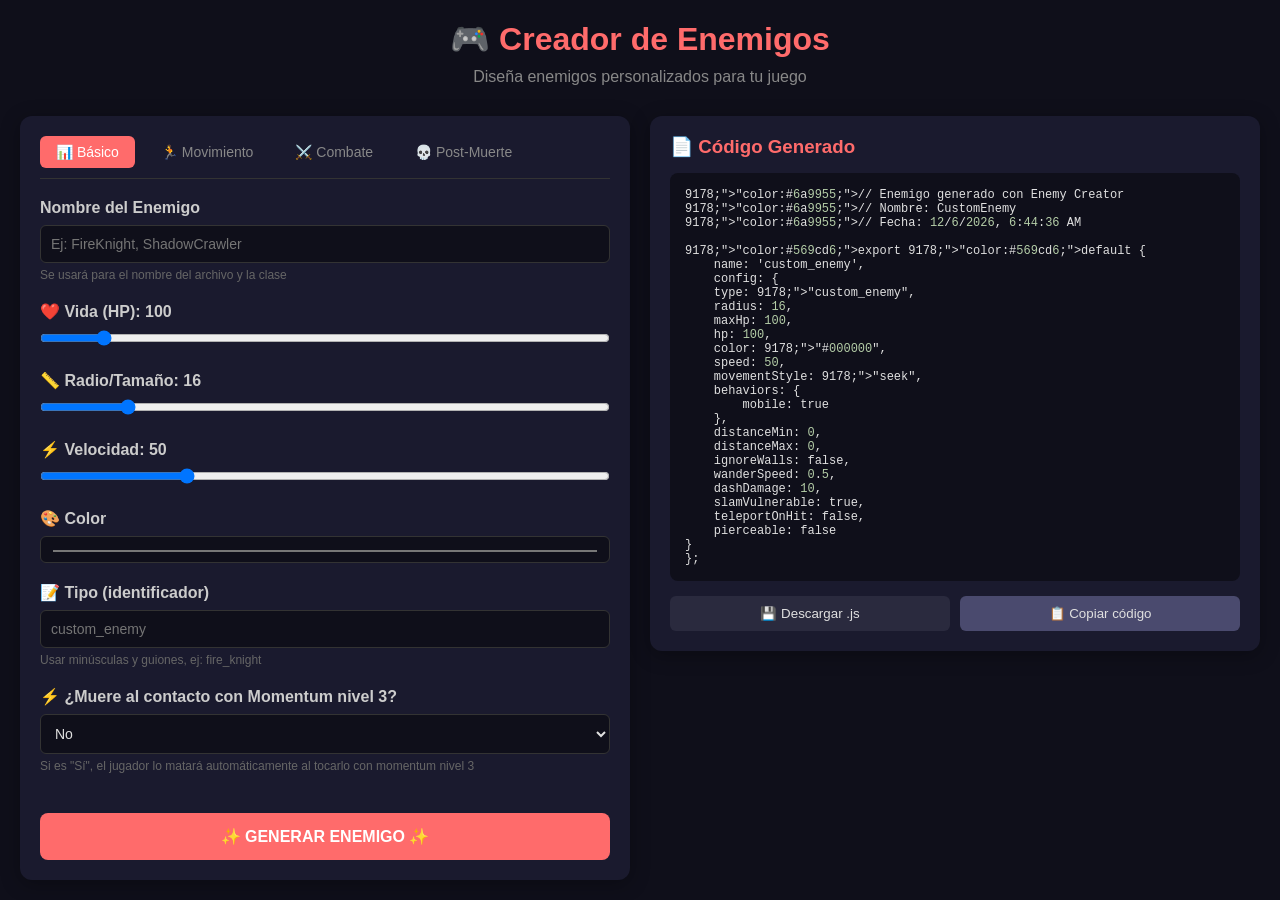
==== js/enemy-creator/index.html @ c39d3c14 "bugs menores hoy" ====
<!DOCTYPE html>
<html lang="es">
<head>
    <meta charset="UTF-8">
    <meta name="viewport" content="width=device-width, initial-scale=1.0">
    <title>Creador de Enemigos - Tu Juego</title>
    <link rel="stylesheet" href="style.css">
</head>
<body>
    <div class="container">
        <header>
            <h1>🎮 Creador de Enemigos</h1>
            <p>Diseña enemigos personalizados para tu juego</p>
        </header>

        <div class="editor-layout">
            <!-- Panel izquierdo: Configuración -->
            <div class="config-panel">
                <div class="tabs">
                    <button class="tab active" data-tab="basic">📊 Básico</button>
                    <button class="tab" data-tab="movement">🏃 Movimiento</button>
                    <button class="tab" data-tab="combat">⚔️ Combate</button>
                    <button class="tab" data-tab="death">💀 Post-Muerte</button>
                </div>

                <!-- Pestaña Básico -->
                <div id="tab-basic" class="tab-pane active">
                    <div class="field">
                        <label>Nombre del Enemigo</label>
                        <input type="text" id="enemyName" placeholder="Ej: FireKnight, ShadowCrawler">
                        <small>Se usará para el nombre del archivo y la clase</small>
                    </div>

                    <div class="field">
                        <label>❤️ Vida (HP): <span id="hpVal">100</span></label>
                        <input type="range" id="hp" min="1" max="1000" value="100">
                    </div>

                    <div class="field">
                        <label>📏 Radio/Tamaño: <span id="radiusVal">16</span></label>
                        <input type="range" id="radius" min="8" max="64" value="16">
                    </div>

                    <div class="field">
                        <label>⚡ Velocidad: <span id="speedVal">50</span></label>
                        <input type="range" id="speed" min="0" max="200" value="50">
                    </div>

                    <div class="field">
                        <label>🎨 Color</label>
                        <input type="color" id="color" value="0xff6666">
                    </div>

                    <div class="field">
                        <label>📝 Tipo (identificador)</label>
                        <input type="text" id="typeId" placeholder="custom_enemy">
                        <small>Usar minúsculas y guiones, ej: fire_knight</small>
                    </div>
                </div>

                <!-- Pestaña Movimiento -->
                <div id="tab-movement" class="tab-pane">
                    <div class="field">
                        <label>¿Es móvil?</label>
                        <select id="mobile">
                            <option value="true">Sí</option>
                            <option value="false">No (estático)</option>
                        </select>
                    </div>

                    <div class="field">
                        <label>Estilo de movimiento</label>
                        <select id="movementStyle">
                            <option value="seek">Perseguir al jugador</option>
                            <option value="flee">Huir del jugador</option>
                            <option value="wander">Movimiento errático</option>
                            <option value="circle">Orbitar alrededor</option>
                        </select>
                    </div>

                    <div class="field" id="orbitRadiusField" style="display:none;">
                        <label>🎯 Radio de órbita</label>
                        <input type="number" id="orbitRadius" value="120">
                    </div>

                    <div class="field">
                        <label>📏 Distancia mínima al jugador</label>
                        <input type="number" id="distanceMin" value="0" step="5">
                        <small>0 = sin límite</small>
                    </div>

                    <div class="field">
                        <label>📏 Distancia máxima al jugador</label>
                        <input type="number" id="distanceMax" value="0" step="5">
                        <small>0 = sin límite</small>
                    </div>

                    <div class="field">
                        <label>🧱 ¿Ignorar muros/paredes?</label>
                        <select id="ignoreWalls">
                            <option value="false">No (rebota)</option>
                            <option value="true">Sí (atraviesa)</option>
                        </select>
                    </div>

                    <div class="field">
                        <label>🔄 Intensidad errática (solo para movimiento errático)</label>
                        <input type="range" id="wanderSpeed" min="0.1" max="1.5" step="0.05" value="0.5">
                        <span id="wanderSpeedVal">0.5</span>
                    </div>
                </div>

                <!-- Pestaña Combate -->
                <div id="tab-combat" class="tab-pane">
                    <div class="field">
                        <label>⚔️ Daño por Dash (base)</label>
                        <input type="number" id="dashDamage" value="10" min="0" max="200">
                    </div>

                    <div class="field">
                        <label>💥 ¿Vulnerable a Slam?</label>
                        <select id="slamVulnerable">
                            <option value="true">Sí</option>
                            <option value="false">No</option>
                        </select>
                    </div>

                    <div class="field">
                        <label>🛡️ Daño por Slam (si es diferente)</label>
                        <input type="number" id="slamDamage" value="" placeholder="Mismo que dash">
                    </div>

                    <div class="field">
                        <label>✨ Teletransporte al recibir daño</label>
                        <select id="teleportOnHit">
                            <option value="false">No</option>
                            <option value="true">Sí (30% probabilidad)</option>
                        </select>
                    </div>
                </div>

<div class="field">
    <label>⚡ ¿Muere al contacto con Momentum nivel 3?</label>
    <select id="pierceable">
        <option value="false">No</option>
        <option value="true">Sí</option>
    </select>
    <small>Si es "Sí", el jugador lo matará automáticamente al tocarlo con momentum nivel 3</small>
</div>

                <!-- Pestaña Post-Muerte -->
                <div id="tab-death" class="tab-pane">
                    <div class="field">
                        <label>💀 Efecto al morir</label>
                        <select id="deathEffect">
                            <option value="none">Ninguno</option>
                            <option value="dropOrb">Soltar orbe</option>
                            <option value="extraCredit">Crédito extra</option>
                            <option value="explode">Explotar</option>
                            <option value="healPlayer">Curar al jugador</option>
                            <option value="buffPlayer">Buff al jugador</option>
                            <option value="spawnMinions">Spawnear minions</option>
                            <option value="dropLoot">Soltar múltiple loot</option>
                        </select>
                    </div>

                    <div id="deathParams" class="death-params">
                        <!-- Parámetros dinámicos según el efecto -->
                    </div>
                </div>

                <button id="generateBtn" class="generate-btn">✨ GENERAR ENEMIGO ✨</button>
            </div>

            <!-- Panel derecho: Vista previa -->
            <div class="preview-panel">
                <h3>📄 Código Generado</h3>
                <div class="code-preview" id="codePreview">
                    <span style="color:#888;">Configura los parámetros y haz clic en "Generar"</span>
                </div>
                <div class="preview-actions">
                    <button id="downloadBtn" class="action-btn">💾 Descargar .js</button>
                    <button id="copyBtn" class="action-btn copy">📋 Copiar código</button>
                </div>
            </div>
        </div>
    </div>

    <script src="editor.js"></script>
</body>
</html>
---- js/enemy-creator/style.css ----
* {
    margin: 0;
    padding: 0;
    box-sizing: border-box;
}

body {
    font-family: 'Segoe UI', Tahoma, Geneva, Verdana, sans-serif;
    background: #0f0f1a;
    color: #e0e0e0;
    padding: 20px;
}

.container {
    max-width: 1400px;
    margin: 0 auto;
}

header {
    text-align: center;
    margin-bottom: 30px;
}

header h1 {
    color: #ff6b6b;
    margin-bottom: 10px;
}

header p {
    color: #888;
}

.editor-layout {
    display: grid;
    grid-template-columns: 1fr 1fr;
    gap: 20px;
}

.config-panel {
    background: #1a1a2e;
    border-radius: 12px;
    padding: 20px;
    box-shadow: 0 4px 20px rgba(0,0,0,0.3);
}

.tabs {
    display: flex;
    gap: 10px;
    margin-bottom: 20px;
    border-bottom: 1px solid #333;
    padding-bottom: 10px;
}

.tab {
    background: none;
    border: none;
    color: #888;
    padding: 8px 16px;
    cursor: pointer;
    font-size: 14px;
    border-radius: 6px;
    transition: all 0.2s;
}

.tab:hover {
    background: #2a2a3e;
    color: #ddd;
}

.tab.active {
    background: #ff6b6b;
    color: white;
}

.tab-pane {
    display: none;
}

.tab-pane.active {
    display: block;
}

.field {
    margin-bottom: 20px;
}

.field label {
    display: block;
    margin-bottom: 8px;
    font-weight: bold;
    color: #ccc;
}

.field input, .field select {
    width: 100%;
    padding: 10px;
    background: #0f0f1a;
    border: 1px solid #333;
    border-radius: 6px;
    color: #e0e0e0;
    font-size: 14px;
}

.field input[type="range"] {
    padding: 0;
}

.field small {
    display: block;
    margin-top: 5px;
    color: #666;
    font-size: 12px;
}

.death-params {
    margin-top: 15px;
    padding: 15px;
    background: #0f0f1a;
    border-radius: 8px;
}

.generate-btn {
    width: 100%;
    padding: 14px;
    background: #ff6b6b;
    border: none;
    border-radius: 8px;
    color: white;
    font-size: 16px;
    font-weight: bold;
    cursor: pointer;
    margin-top: 20px;
    transition: transform 0.2s, background 0.2s;
}

.generate-btn:hover {
    background: #ff5252;
    transform: translateY(-2px);
}

.preview-panel {
    background: #1a1a2e;
    border-radius: 12px;
    padding: 20px;
    box-shadow: 0 4px 20px rgba(0,0,0,0.3);
    display: flex;
    flex-direction: column;
    height: fit-content;
}

.preview-panel h3 {
    margin-bottom: 15px;
    color: #ff6b6b;
}

.code-preview {
    background: #0f0f1a;
    border-radius: 8px;
    padding: 15px;
    font-family: 'Courier New', monospace;
    font-size: 12px;
    overflow-x: auto;
    max-height: 500px;
    white-space: pre-wrap;
    word-wrap: break-word;
}

.preview-actions {
    display: flex;
    gap: 10px;
    margin-top: 15px;
}

.action-btn {
    flex: 1;
    padding: 10px;
    background: #2a2a3e;
    border: none;
    border-radius: 6px;
    color: #e0e0e0;
    cursor: pointer;
    transition: background 0.2s;
}

.action-btn:hover {
    background: #3a3a4e;
}

.action-btn.copy {
    background: #4a4a6e;
}

.action-btn.copy:hover {
    background: #5a5a7e;
}

@media (max-width: 900px) {
    .editor-layout {
        grid-template-columns: 1fr;
    }
}
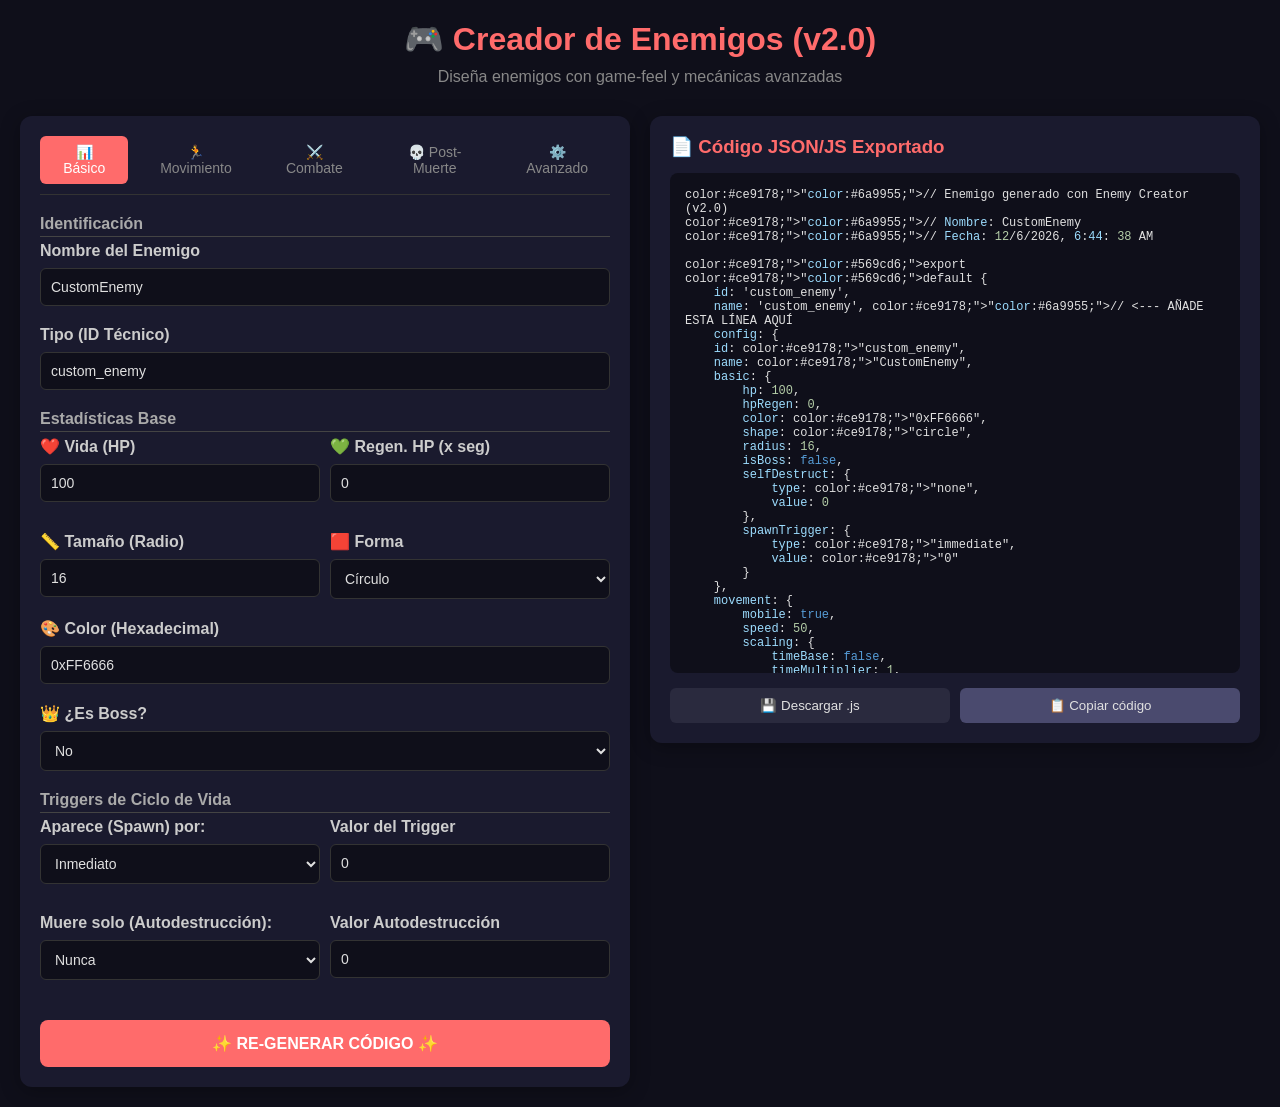
==== commit 693fbf54: "lesser changes" ====
--- a/js/enemy-creator/index.html
+++ b/js/enemy-creator/index.html
@@ -5,12 +5,19 @@
     <meta name="viewport" content="width=device-width, initial-scale=1.0">
     <title>Creador de Enemigos - Tu Juego</title>
     <link rel="stylesheet" href="style.css">
+    <style>
+        /* Pequeños ajustes rápidos para los nuevos sub-títulos y secciones */
+        h4 { margin-bottom: 5px; color: #aaa; border-bottom: 1px solid #444; padding-bottom: 3px; }
+        .grid-2 { display: grid; grid-template-columns: 1fr 1fr; gap: 10px; }
+        .death-effect-item select, .death-effect-item input { margin-right: 5px; padding: 5px; }
+        .death-effect-item { background: rgba(0,0,0,0.2); border-radius: 5px; }
+    </style>
 </head>
 <body>
     <div class="container">
         <header>
-            <h1>🎮 Creador de Enemigos</h1>
-            <p>Diseña enemigos personalizados para tu juego</p>
+            <h1>🎮 Creador de Enemigos (v2.0)</h1>
+            <p>Diseña enemigos con game-feel y mecánicas avanzadas</p>
         </header>
 
         <div class="editor-layout">
@@ -21,162 +28,285 @@
                     <button class="tab" data-tab="movement">🏃 Movimiento</button>
                     <button class="tab" data-tab="combat">⚔️ Combate</button>
                     <button class="tab" data-tab="death">💀 Post-Muerte</button>
+                    <button class="tab" data-tab="advanced">⚙️ Avanzado</button>
                 </div>
 
                 <!-- Pestaña Básico -->
                 <div id="tab-basic" class="tab-pane active">
+                    <h4>Identificación</h4>
                     <div class="field">
                         <label>Nombre del Enemigo</label>
-                        <input type="text" id="enemyName" placeholder="Ej: FireKnight, ShadowCrawler">
-                        <small>Se usará para el nombre del archivo y la clase</small>
-                    </div>
-
-                    <div class="field">
-                        <label>❤️ Vida (HP): <span id="hpVal">100</span></label>
-                        <input type="range" id="hp" min="1" max="1000" value="100">
-                    </div>
-
-                    <div class="field">
-                        <label>📏 Radio/Tamaño: <span id="radiusVal">16</span></label>
-                        <input type="range" id="radius" min="8" max="64" value="16">
-                    </div>
-
-                    <div class="field">
-                        <label>⚡ Velocidad: <span id="speedVal">50</span></label>
-                        <input type="range" id="speed" min="0" max="200" value="50">
-                    </div>
-
-                    <div class="field">
-                        <label>🎨 Color</label>
-                        <input type="color" id="color" value="0xff6666">
-                    </div>
-
-                    <div class="field">
-                        <label>📝 Tipo (identificador)</label>
-                        <input type="text" id="typeId" placeholder="custom_enemy">
-                        <small>Usar minúsculas y guiones, ej: fire_knight</small>
+                        <input type="text" id="enemyName" value="CustomEnemy" placeholder="Ej: FireKnight">
+                    </div>
+                    <div class="field">
+                        <label>Tipo (ID Técnico)</label>
+                        <input type="text" id="typeId" value="custom_enemy" placeholder="Ej: fire_knight">
+                    </div>
+
+                    <h4>Estadísticas Base</h4>
+                    <div class="grid-2">
+                        <div class="field">
+                            <label>❤️ Vida (HP)</label>
+                            <input type="number" id="hp" value="100" min="1">
+                        </div>
+                        <div class="field">
+                            <label>💚 Regen. HP (x seg)</label>
+                            <input type="number" id="hpRegen" value="0" min="0" step="0.5">
+                        </div>
+                        <div class="field">
+                            <label>📏 Tamaño (Radio)</label>
+                            <input type="number" id="radius" value="16" min="1">
+                        </div>
+                        <div class="field">
+                            <label>🟥 Forma</label>
+                            <select id="shape">
+                                <option value="circle">Círculo</option>
+                                <option value="rectangle">Rectángulo</option>
+                            </select>
+                        </div>
+                    </div>
+
+                    <div class="field">
+                        <label>🎨 Color (Hexadecimal)</label>
+                        <input type="text" id="color" value="0xFF6666" placeholder="Ej: 0xFF6666">
+                    </div>
+                    <div class="field">
+                        <label>👑 ¿Es Boss?</label>
+                        <select id="isBoss">
+                            <option value="false">No</option>
+                            <option value="true">Sí</option>
+                        </select>
+                    </div>
+
+                    <h4>Triggers de Ciclo de Vida</h4>
+                    <div class="grid-2">
+                        <div class="field">
+                            <label>Aparece (Spawn) por:</label>
+                            <select id="spawnTriggerType">
+                                <option value="immediate">Inmediato</option>
+                                <option value="time">Tiempo de partida</option>
+                                <option value="kills">Kills del jugador</option>
+                                <option value="coords">Jugador pisa (X,Y)</option>
+                            </select>
+                        </div>
+                        <div class="field">
+                            <label>Valor del Trigger</label>
+                            <input type="text" id="spawnTriggerValue" value="0" placeholder="Ej: 60 (seg) o 500,200">
+                        </div>
+                        <div class="field">
+                            <label>Muere solo (Autodestrucción):</label>
+                            <select id="selfDestructType">
+                                <option value="none">Nunca</option>
+                                <option value="time">Por tiempo (seg)</option>
+                                <option value="proximity">Por proximidad al jugador</option>
+                            </select>
+                        </div>
+                        <div class="field">
+                            <label>Valor Autodestrucción</label>
+                            <input type="number" id="selfDestructValue" value="0">
+                        </div>
                     </div>
                 </div>
 
                 <!-- Pestaña Movimiento -->
                 <div id="tab-movement" class="tab-pane">
                     <div class="field">
-                        <label>¿Es móvil?</label>
+                        <label>🏃 ¿Es móvil?</label>
                         <select id="mobile">
                             <option value="true">Sí</option>
-                            <option value="false">No (estático)</option>
-                        </select>
-                    </div>
-
-                    <div class="field">
-                        <label>Estilo de movimiento</label>
-                        <select id="movementStyle">
-                            <option value="seek">Perseguir al jugador</option>
-                            <option value="flee">Huir del jugador</option>
-                            <option value="wander">Movimiento errático</option>
-                            <option value="circle">Orbitar alrededor</option>
-                        </select>
-                    </div>
-
-                    <div class="field" id="orbitRadiusField" style="display:none;">
-                        <label>🎯 Radio de órbita</label>
-                        <input type="number" id="orbitRadius" value="120">
-                    </div>
-
-                    <div class="field">
-                        <label>📏 Distancia mínima al jugador</label>
-                        <input type="number" id="distanceMin" value="0" step="5">
-                        <small>0 = sin límite</small>
-                    </div>
-
-                    <div class="field">
-                        <label>📏 Distancia máxima al jugador</label>
-                        <input type="number" id="distanceMax" value="0" step="5">
-                        <small>0 = sin límite</small>
-                    </div>
-
-                    <div class="field">
-                        <label>🧱 ¿Ignorar muros/paredes?</label>
-                        <select id="ignoreWalls">
-                            <option value="false">No (rebota)</option>
-                            <option value="true">Sí (atraviesa)</option>
-                        </select>
-                    </div>
-
-                    <div class="field">
-                        <label>🔄 Intensidad errática (solo para movimiento errático)</label>
-                        <input type="range" id="wanderSpeed" min="0.1" max="1.5" step="0.05" value="0.5">
-                        <span id="wanderSpeedVal">0.5</span>
+                            <option value="false">No (Estático)</option>
+                        </select>
+                    </div>
+
+                    <div class="grid-2">
+                        <div class="field">
+                            <label>⚡ Velocidad Base (px/s)</label>
+                            <input type="number" id="speed" value="50">
+                        </div>
+                        <div class="field">
+                            <label>Estilo de movimiento</label>
+                            <select id="movementStyle">
+                                <option value="seek">Perseguir al jugador</option>
+                                <option value="flee">Huir del jugador</option>
+                                <option value="erratic">Errático</option>
+                                <option value="orbit">Orbitar</option>
+                                <option value="axisX">Sólo eje X</option>
+                                <option value="axisY">Sólo eje Y</option>
+                                <option value="dashOnly">Sólo Embestida</option>
+                            </select>
+                        </div>
+                    </div>
+
+                    <div class="field" id="orbitRangeField" style="display:none;">
+                        <label>🎯 Rango de órbita (px)</label>
+                        <input type="number" id="orbitRange" value="120">
+                    </div>
+                    <div class="field" id="erraticTimeField" style="display:none;">
+                        <label>🔄 Cambiar dirección cada (ms)</label>
+                        <input type="number" id="erraticTime" value="2000">
+                    </div>
+
+                    <h4>Límites de Distancia</h4>
+                    <div class="grid-2">
+                        <div class="field">
+                            <label>Mínima al jugador</label>
+                            <input type="number" id="distanceMin" value="0">
+                        </div>
+                        <div class="field">
+                            <label>Máxima al jugador</label>
+                            <input type="number" id="distanceMax" value="0">
+                        </div>
+                    </div>
+
+                    <h4>Escalado Dinámico de Velocidad</h4>
+                    <div class="grid-2">
+                        <div class="field">
+                            <label>Progresa por tiempo (Partida)</label>
+                            <select id="speedTimeScale">
+                                <option value="false">No</option>
+                                <option value="true">Sí</option>
+                            </select>
+                        </div>
+                        <div class="field">
+                            <label>Multiplicador x min</label>
+                            <input type="number" id="speedTimeMulti" value="1.0" step="0.1">
+                        </div>
+                        <div class="field">
+                            <label>Progresa según su HP</label>
+                            <select id="speedHpScale">
+                                <option value="none">No</option>
+                                <option value="proportional">Proporcional (Menos HP = Lento)</option>
+                                <option value="inverse">Inverso (Menos HP = Rápido)</option>
+                            </select>
+                        </div>
+                        <div class="field">
+                            <label>Max. Cambio (%)</label>
+                            <input type="number" id="speedHpMulti" value="0">
+                        </div>
                     </div>
                 </div>
 
                 <!-- Pestaña Combate -->
                 <div id="tab-combat" class="tab-pane">
-                    <div class="field">
-                        <label>⚔️ Daño por Dash (base)</label>
-                        <input type="number" id="dashDamage" value="10" min="0" max="200">
-                    </div>
-
-                    <div class="field">
-                        <label>💥 ¿Vulnerable a Slam?</label>
-                        <select id="slamVulnerable">
-                            <option value="true">Sí</option>
-                            <option value="false">No</option>
-                        </select>
-                    </div>
-
-                    <div class="field">
-                        <label>🛡️ Daño por Slam (si es diferente)</label>
-                        <input type="number" id="slamDamage" value="" placeholder="Mismo que dash">
-                    </div>
-
-                    <div class="field">
-                        <label>✨ Teletransporte al recibir daño</label>
-                        <select id="teleportOnHit">
-                            <option value="false">No</option>
-                            <option value="true">Sí (30% probabilidad)</option>
-                        </select>
-                    </div>
-                </div>
-
-<div class="field">
-    <label>⚡ ¿Muere al contacto con Momentum nivel 3?</label>
-    <select id="pierceable">
-        <option value="false">No</option>
-        <option value="true">Sí</option>
-    </select>
-    <small>Si es "Sí", el jugador lo matará automáticamente al tocarlo con momentum nivel 3</small>
-</div>
+                    <h4>Multiplicadores de Daño Recibido</h4>
+                    <p style="font-size:12px; color:#aaa; margin-top:0;"><i>1.0 = 100% (Normal) | 0.0 = Inmune | 2.0 = Doble Daño</i></p>
+                    
+                    <div class="grid-2">
+                        <div class="field"><label>Dash</label><input type="number" id="dmgDash" value="1.0" step="0.1"></div>
+                        <div class="field"><label>Dash Aéreo</label><input type="number" id="dmgAerialDash" value="4.0" step="0.1"></div>
+                        <div class="field"><label>Momentum Niv.3</label><input type="number" id="dmgMomentum3" value="1.0" step="0.1"></div>
+                        <div class="field"><label>Slam Normal</label><input type="number" id="dmgSlam" value="1.0" step="0.1"></div>
+                        <div class="field"><label>Slam Niv.3</label><input type="number" id="dmgSlam3" value="2.0" step="0.1"></div>
+                        <div class="field"><label>Caer al vacío</label><input type="number" id="dmgVoid" value="100.0" step="1"></div>
+                        <div class="field"><label>Chocar a muro</label><input type="number" id="dmgWall" value="0.0" step="0.1"></div>
+                        <div class="field"><label>Exp. de enemigo</label><input type="number" id="dmgExplosion" value="1.0" step="0.1"></div>
+                    </div>
+
+                    <h4>Estilo de Ataque Propio</h4>
+                    <div class="grid-2">
+                        <div class="field">
+                            <label>Tipo de Ataque</label>
+                            <select id="attackType">
+                                <option value="contact">Sólo Contacto</option>
+                                <option value="shoot">Disparo</option>
+                                <option value="dash">Embestida</option>
+                            </select>
+                        </div>
+                        <div class="field">
+                            <label>Efecto sobre jugador</label>
+                            <select id="attackEffect">
+                                <option value="none">Ninguno (Sólo daño)</option>
+                                <option value="slow">Ralentiza</option>
+                                <option value="push">Empuja (Knockback)</option>
+                                <option value="noJump">Impide Saltar</option>
+                            </select>
+                        </div>
+                    </div>
+
+                    <h4>Habilidades Defensivas</h4>
+                    <div class="grid-2">
+                        <div class="field">
+                            <label>🛡️ Aura Invulnerable a Aliados</label>
+                            <select id="defenseAura">
+                                <option value="false">No</option>
+                                <option value="true">Sí</option>
+                            </select>
+                        </div>
+                        <div class="field">
+                            <label>💨 Esquiva (Evade Dash)</label>
+                            <select id="evade">
+                                <option value="false">No</option>
+                                <option value="true">Sí</option>
+                            </select>
+                        </div>
+                    </div>
+                </div>
 
                 <!-- Pestaña Post-Muerte -->
                 <div id="tab-death" class="tab-pane">
-                    <div class="field">
-                        <label>💀 Efecto al morir</label>
-                        <select id="deathEffect">
-                            <option value="none">Ninguno</option>
-                            <option value="dropOrb">Soltar orbe</option>
-                            <option value="extraCredit">Crédito extra</option>
-                            <option value="explode">Explotar</option>
-                            <option value="healPlayer">Curar al jugador</option>
-                            <option value="buffPlayer">Buff al jugador</option>
-                            <option value="spawnMinions">Spawnear minions</option>
-                            <option value="dropLoot">Soltar múltiple loot</option>
-                        </select>
-                    </div>
-
-                    <div id="deathParams" class="death-params">
-                        <!-- Parámetros dinámicos según el efecto -->
-                    </div>
-                </div>
-
-                <button id="generateBtn" class="generate-btn">✨ GENERAR ENEMIGO ✨</button>
+                    <h4>Efectos al Morir (Modulares)</h4>
+                    <p style="font-size:12px; color:#aaa; margin-top:0;">Puedes combinar múltiples efectos con probabilidades y condiciones específicas.</p>
+                    
+                    <button id="addDeathEffectBtn" class="action-btn" style="margin-bottom: 15px;">➕ Añadir Efecto</button>
+                    
+                    <div id="deathEffectsContainer">
+                        <!-- Aquí se inyectan los efectos del JS -->
+                    </div>
+                </div>
+
+                <!-- Pestaña Avanzado -->
+                <div id="tab-advanced" class="tab-pane">
+                    <h4>Comportamientos Especiales</h4>
+                    <div class="field">
+                        <label>🧱 ¿Actúa como Muro?</label>
+                        <select id="isWall">
+                            <option value="false">No</option>
+                            <option value="true">Sí (Jugador interactúa como pared)</option>
+                        </select>
+                    </div>
+
+                    <div class="field">
+                        <label>👻 ¿Es Phantom?</label>
+                        <select id="isPhantom">
+                            <option value="false">No</option>
+                            <option value="true">Sí (Ignora y es ignorado por otros enemigos)</option>
+                        </select>
+                    </div>
+
+                    <div class="field">
+                        <label>🧱 ¿Ignora Muros del mapa?</label>
+                        <select id="ignoreWalls">
+                            <option value="false">No</option>
+                            <option value="true">Sí (Los atraviesa)</option>
+                        </select>
+                    </div>
+
+                    <h4>Patrones de Generación (Spawns)</h4>
+                    <div class="grid-2">
+                        <div class="field">
+                            <label>Comportamiento de Horda</label>
+                            <select id="spawnPattern">
+                                <option value="normal">Normal (Individual)</option>
+                                <option value="horde">Horda (Sólo 1 piensa)</option>
+                                <option value="radial">Radial Simétrico</option>
+                                <option value="follower">Seguidor (Busca al Boss)</option>
+                            </select>
+                        </div>
+                        <div class="field" id="spawnCountField" style="display:none;">
+                            <label>Cantidad de entidades</label>
+                            <input type="number" id="spawnCount" value="3" min="2">
+                        </div>
+                    </div>
+                </div>
+
+                <button id="generateBtn" class="generate-btn">✨ RE-GENERAR CÓDIGO ✨</button>
             </div>
 
             <!-- Panel derecho: Vista previa -->
             <div class="preview-panel">
-                <h3>📄 Código Generado</h3>
+                <h3>📄 Código JSON/JS Exportado</h3>
                 <div class="code-preview" id="codePreview">
-                    <span style="color:#888;">Configura los parámetros y haz clic en "Generar"</span>
+                    <span style="color:#888;">Cargando...</span>
                 </div>
                 <div class="preview-actions">
                     <button id="downloadBtn" class="action-btn">💾 Descargar .js</button>
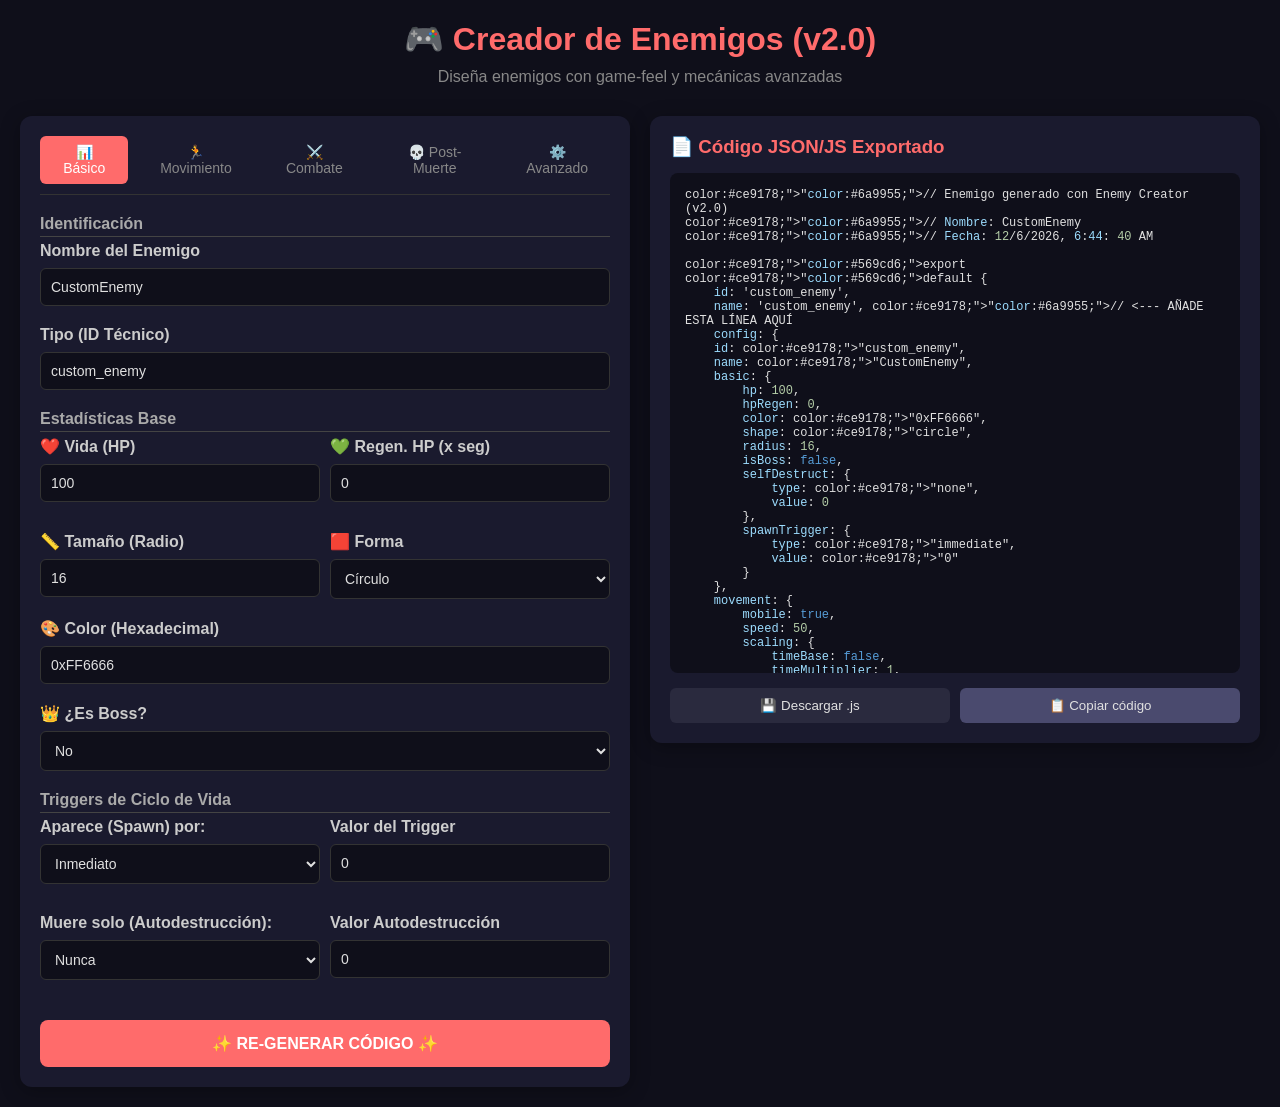
==== commit 2ed8f75f: "bug implem" ====
--- a/js/enemy-creator/index.html
+++ b/js/enemy-creator/index.html
@@ -288,7 +288,8 @@
                             <select id="spawnPattern">
                                 <option value="normal">Normal (Individual)</option>
                                 <option value="horde">Horda (Sólo 1 piensa)</option>
-                                <option value="radial">Radial Simétrico</option>
+                                <option value="radial">Radial Simétrico (punto del mapa)</option>
+                                <option value="radial_player">Radial Simétrico (jugador)</option>
                                 <option value="follower">Seguidor (Busca al Boss)</option>
                             </select>
                         </div>
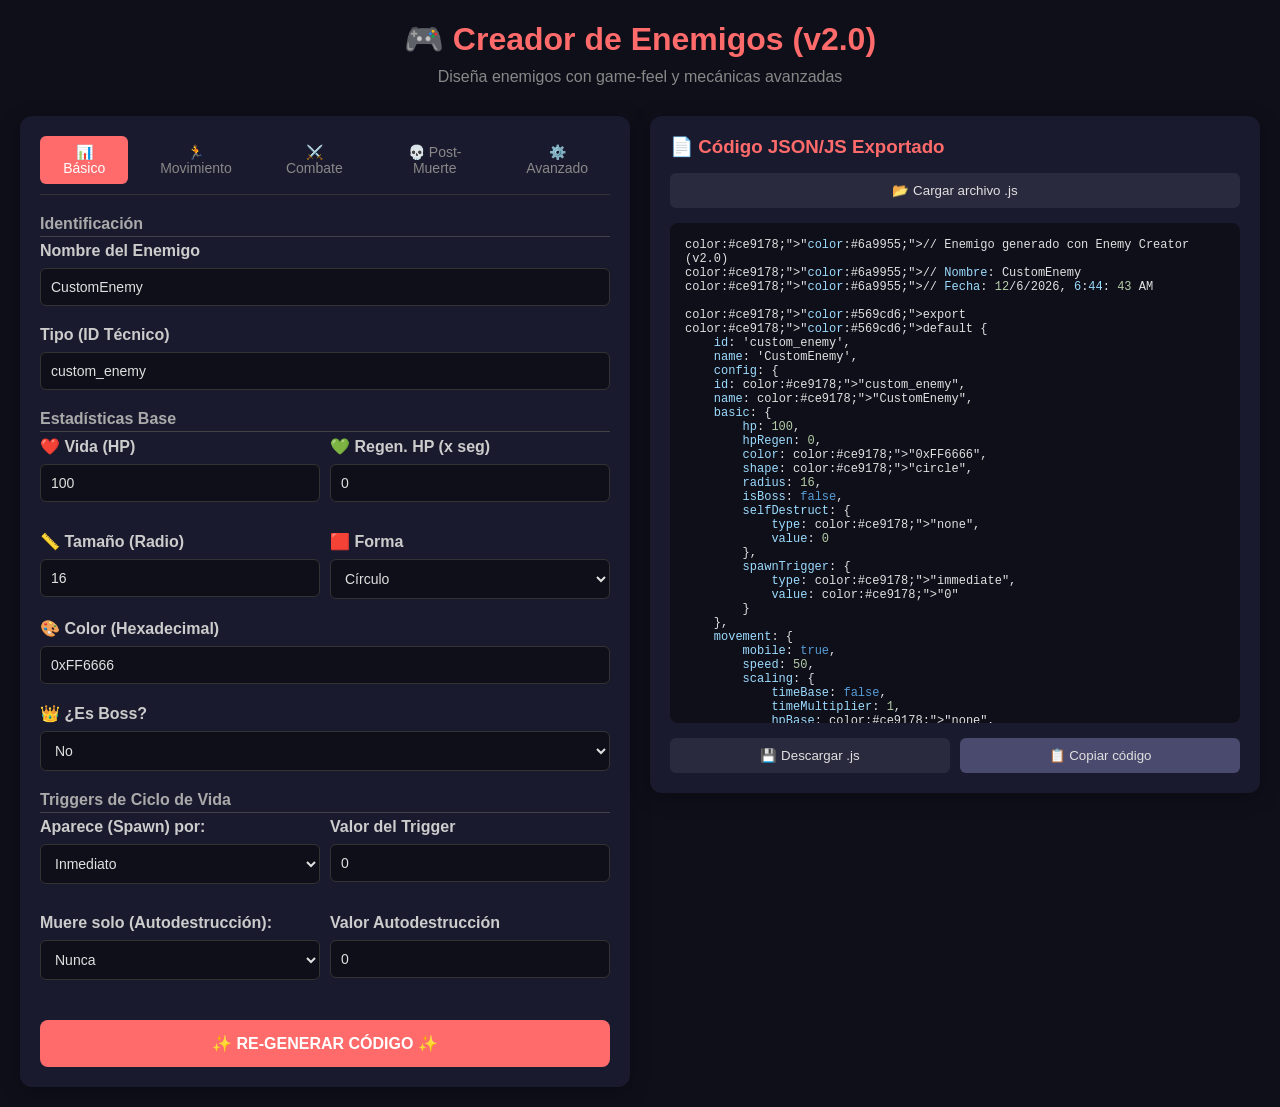
==== commit 3155a1a3: "update" ====
--- a/js/enemy-creator/index.html
+++ b/js/enemy-creator/index.html
@@ -306,6 +306,13 @@
             <!-- Panel derecho: Vista previa -->
             <div class="preview-panel">
                 <h3>📄 Código JSON/JS Exportado</h3>
+                
+                <!-- Sección de carga de archivos -->
+                <div style="margin-bottom: 15px; display: flex; gap: 10px;">
+                    <button id="loadBtn" class="action-btn" style="flex: 1;">📂 Cargar archivo .js</button>
+                    <input type="file" id="loadFileInput" accept=".js" style="display: none;">
+                </div>
+                
                 <div class="code-preview" id="codePreview">
                     <span style="color:#888;">Cargando...</span>
                 </div>
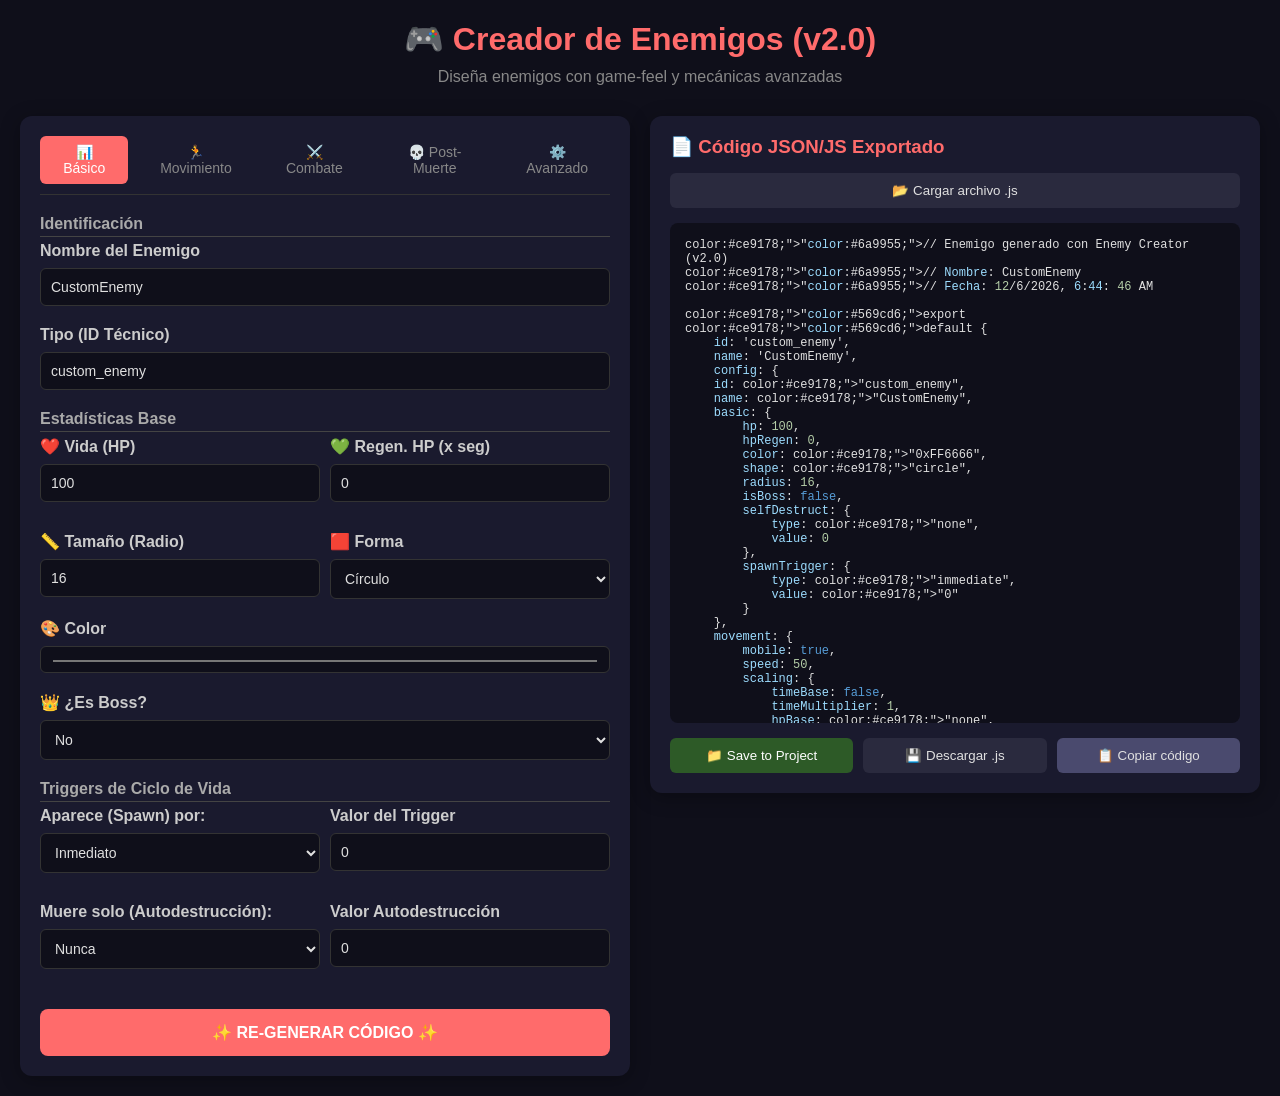
==== commit efc8b889: "heavy patch" ====
--- a/js/enemy-creator/index.html
+++ b/js/enemy-creator/index.html
@@ -67,8 +67,8 @@
                     </div>
 
                     <div class="field">
-                        <label>🎨 Color (Hexadecimal)</label>
-                        <input type="text" id="color" value="0xFF6666" placeholder="Ej: 0xFF6666">
+                        <label>🎨 Color</label>
+                        <input type="color" id="color" value="#ff6666">
                     </div>
                     <div class="field">
                         <label>👑 ¿Es Boss?</label>
@@ -130,8 +130,6 @@
                                 <option value="flee">Huir del jugador</option>
                                 <option value="erratic">Errático</option>
                                 <option value="orbit">Orbitar</option>
-                                <option value="axisX">Sólo eje X</option>
-                                <option value="axisY">Sólo eje Y</option>
                                 <option value="dashOnly">Sólo Embestida</option>
                             </select>
                         </div>
@@ -144,18 +142,6 @@
                     <div class="field" id="erraticTimeField" style="display:none;">
                         <label>🔄 Cambiar dirección cada (ms)</label>
                         <input type="number" id="erraticTime" value="2000">
-                    </div>
-
-                    <h4>Límites de Distancia</h4>
-                    <div class="grid-2">
-                        <div class="field">
-                            <label>Mínima al jugador</label>
-                            <input type="number" id="distanceMin" value="0">
-                        </div>
-                        <div class="field">
-                            <label>Máxima al jugador</label>
-                            <input type="number" id="distanceMax" value="0">
-                        </div>
                     </div>
 
                     <h4>Escalado Dinámico de Velocidad</h4>
@@ -220,6 +206,14 @@
                                 <option value="push">Empuja (Knockback)</option>
                                 <option value="noJump">Impide Saltar</option>
                             </select>
+                        </div>
+                        <div class="field">
+                            <label>Daño al Jugador (multiplicador)</label>
+                            <input type="number" id="attackDamage" value="1.0" step="0.1" min="0">
+                        </div>
+                        <div class="field">
+                            <label>Cooldown de Ataque (ms)</label>
+                            <input type="number" id="attackCooldown" value="250" step="10" min="0">
                         </div>
                     </div>
 
@@ -281,6 +275,14 @@
                         </select>
                     </div>
 
+                    <div class="field">
+                        <label>👁️ ¿Ve a través de muros?</label>
+                        <select id="seeThroughWalls">
+                            <option value="false">No (Muros bloquean visión)</option>
+                            <option value="true">Sí (Detecta al jugador siempre)</option>
+                        </select>
+                    </div>
+
                     <h4>Patrones de Generación (Spawns)</h4>
                     <div class="grid-2">
                         <div class="field">
@@ -317,6 +319,7 @@
                     <span style="color:#888;">Cargando...</span>
                 </div>
                 <div class="preview-actions">
+                    <button id="saveToProjectBtn" class="action-btn" style="background:#2d5a27;color:#fff;">📁 Save to Project</button>
                     <button id="downloadBtn" class="action-btn">💾 Descargar .js</button>
                     <button id="copyBtn" class="action-btn copy">📋 Copiar código</button>
                 </div>
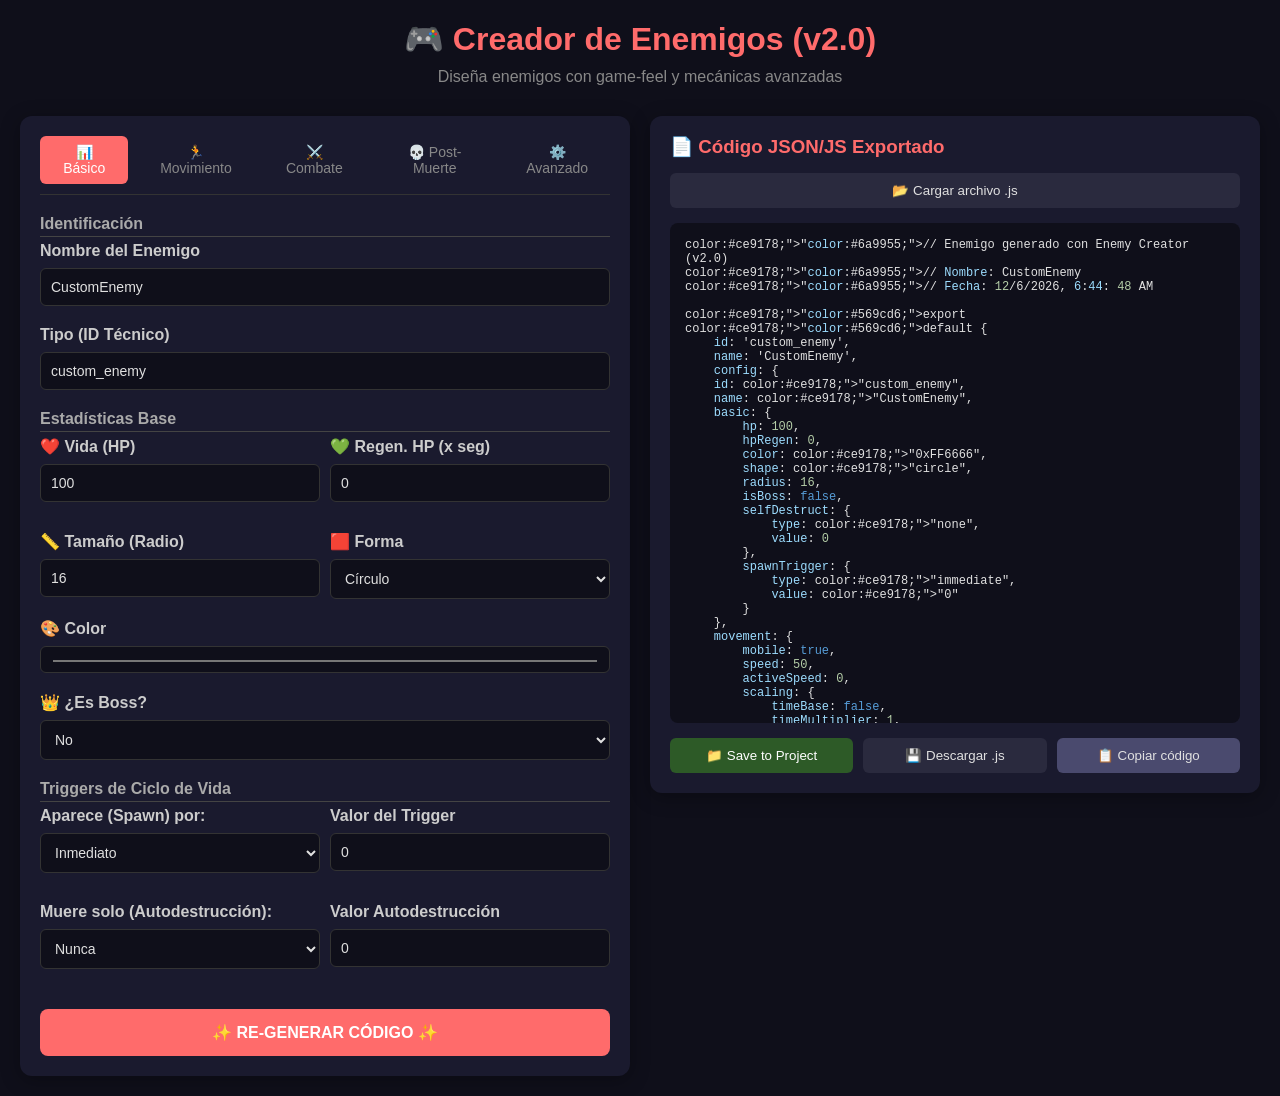
==== commit a2f8ee38: "minor" ====
--- a/js/enemy-creator/index.html
+++ b/js/enemy-creator/index.html
@@ -124,15 +124,21 @@
                             <input type="number" id="speed" value="50">
                         </div>
                         <div class="field">
-                            <label>Estilo de movimiento</label>
-                            <select id="movementStyle">
-                                <option value="seek">Perseguir al jugador</option>
-                                <option value="flee">Huir del jugador</option>
-                                <option value="erratic">Errático</option>
-                                <option value="orbit">Orbitar</option>
-                                <option value="dashOnly">Sólo Embestida</option>
-                            </select>
-                        </div>
+                            <label>⚡ Velocidad al Detectar (px/s)</label>
+                            <input type="number" id="activeSpeed" value="0" min="0" step="10">
+                            <small style="color:#888;">0 = usa velocidad base</small>
+                        </div>
+                    </div>
+
+                    <div class="field">
+                        <label>Estilo de movimiento</label>
+                        <select id="movementStyle">
+                            <option value="seek">Perseguir al jugador</option>
+                            <option value="flee">Huir del jugador</option>
+                            <option value="erratic">Errático</option>
+                            <option value="orbit">Orbitar</option>
+                            <option value="dashOnly">Sólo Embestida</option>
+                        </select>
                     </div>
 
                     <div class="field" id="orbitRangeField" style="display:none;">
@@ -142,6 +148,19 @@
                     <div class="field" id="erraticTimeField" style="display:none;">
                         <label>🔄 Cambiar dirección cada (ms)</label>
                         <input type="number" id="erraticTime" value="2000">
+                    </div>
+
+                    <div class="grid-2">
+                        <div class="field">
+                            <label>📡 Radio de Deteccion (px)</label>
+                            <input type="number" id="reactionRadius" value="0" min="0" step="50">
+                            <small style="color:#888;">0 = default (400px)</small>
+                        </div>
+                        <div class="field">
+                            <label>📡 Radio de Desenganche (px)</label>
+                            <input type="number" id="disengageRadius" value="0" min="0" step="50">
+                            <small style="color:#888;">0 = deteccion × 2</small>
+                        </div>
                     </div>
 
                     <h4>Escalado Dinámico de Velocidad</h4>
@@ -300,6 +319,31 @@
                             <input type="number" id="spawnCount" value="3" min="2">
                         </div>
                     </div>
+
+                    <h4>Odio entre Tipos (Hate)</h4>
+                    <div class="grid-2">
+                        <div class="field">
+                            <label>Tipos odiados (IDs separados por coma)</label>
+                            <input type="text" id="hateTypes" value="" placeholder="Ej: wasp, devil">
+                        </div>
+                        <div class="field">
+                            <label>Radio de odio (px)</label>
+                            <input type="number" id="hateRadius" value="0" min="0" step="50">
+                            <small style="color:#888;">0 = desactivado</small>
+                        </div>
+                    </div>
+                    <div class="field">
+                        <label>Daño por segundo a enemigos odiados</label>
+                        <input type="number" id="hateDamage" value="5" min="1" step="1">
+                    </div>
+
+                    <h4>Reacciones a Eventos</h4>
+                    <p style="font-size:12px; color:#aaa; margin-top:0;">El enemigo reacciona a eventos cercanos de otros tipos.</p>
+
+                    <button id="addReactionBtn" class="action-btn" style="margin-bottom: 15px;">Añadir Reaccion</button>
+
+                    <div id="reactionsContainer">
+                    </div>
                 </div>
 
                 <button id="generateBtn" class="generate-btn">✨ RE-GENERAR CÓDIGO ✨</button>
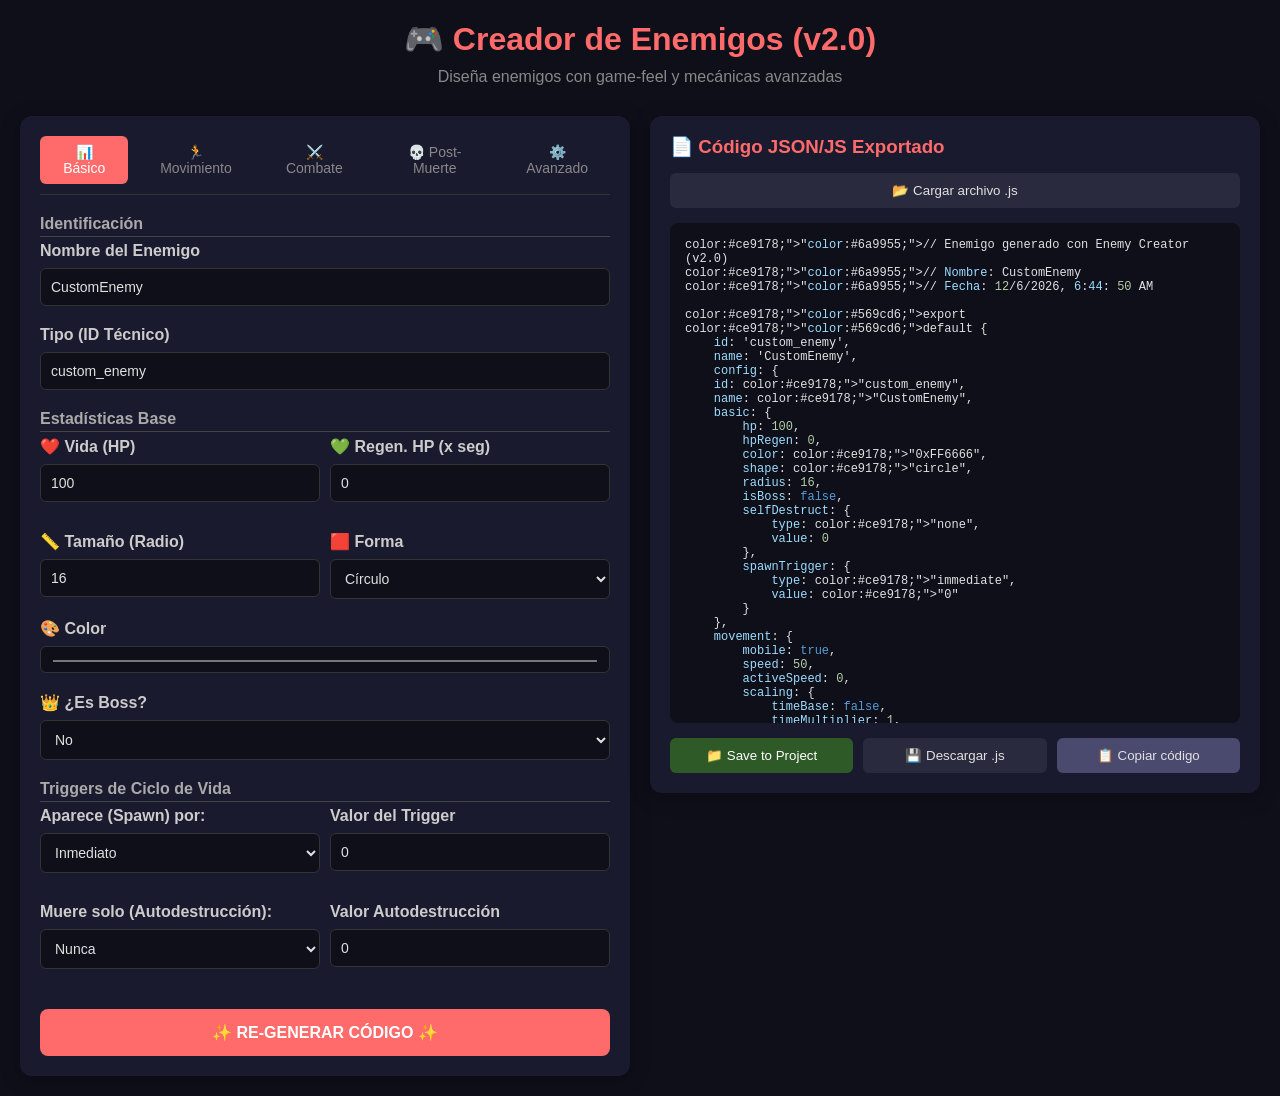
==== commit 75deb888: "truedamaege" ====
--- a/js/enemy-creator/index.html
+++ b/js/enemy-creator/index.html
@@ -135,10 +135,20 @@
                         <select id="movementStyle">
                             <option value="seek">Perseguir al jugador</option>
                             <option value="flee">Huir del jugador</option>
+                            <option value="wander">Wander (pasivo, ignora jugador)</option>
                             <option value="erratic">Errático</option>
                             <option value="orbit">Orbitar</option>
                             <option value="dashOnly">Sólo Embestida</option>
                         </select>
+                    </div>
+
+                    <div class="field" id="fleeTriggerField">
+                        <label>¿Cuándo huye del jugador?</label>
+                        <select id="fleeTrigger">
+                            <option value="proximity">Por proximidad (radio de detección)</option>
+                            <option value="damage">Solo si recibe daño del jugador</option>
+                        </select>
+                        <small style="color:#888;">«Por daño» ignora al jugador hasta que lo golpeen, luego huye y regresa al path</small>
                     </div>
 
                     <div class="field" id="orbitRangeField" style="display:none;">
@@ -199,6 +209,7 @@
                     <div class="grid-2">
                         <div class="field"><label>Dash</label><input type="number" id="dmgDash" value="1.0" step="0.1"></div>
                         <div class="field"><label>Dash Aéreo</label><input type="number" id="dmgAerialDash" value="4.0" step="0.1"></div>
+                        <div class="field"><label>Dash Wall Jump</label><input type="number" id="dmgWallJumpDash" value="1.0" step="0.1"></div>
                         <div class="field"><label>Momentum Niv.3</label><input type="number" id="dmgMomentum3" value="1.0" step="0.1"></div>
                         <div class="field"><label>Slam Normal</label><input type="number" id="dmgSlam" value="1.0" step="0.1"></div>
                         <div class="field"><label>Slam Niv.3</label><input type="number" id="dmgSlam3" value="2.0" step="0.1"></div>
@@ -328,13 +339,21 @@
                         </div>
                         <div class="field">
                             <label>Radio de odio (px)</label>
-                            <input type="number" id="hateRadius" value="0" min="0" step="50">
+                            <input type="number" id="hateRadius" value="150" min="0" step="50">
                             <small style="color:#888;">0 = desactivado</small>
                         </div>
                     </div>
                     <div class="field">
                         <label>Daño por segundo a enemigos odiados</label>
                         <input type="number" id="hateDamage" value="5" min="1" step="1">
+                    </div>
+                    <div class="field">
+                        <label>🔒 Atacando a odiado: ignorar daño del jugador</label>
+                        <select id="hateOverridesFleeOnDamage">
+                            <option value="false">No (daño del jugador puede interrumpir)</option>
+                            <option value="true">Sí (sigue atacando al odiado aunque lo golpeen)</option>
+                        </select>
+                        <small style="color:#888;">Requiere «Huir solo si recibe daño» en Movimiento</small>
                     </div>
 
                     <h4>Reacciones a Eventos</h4>
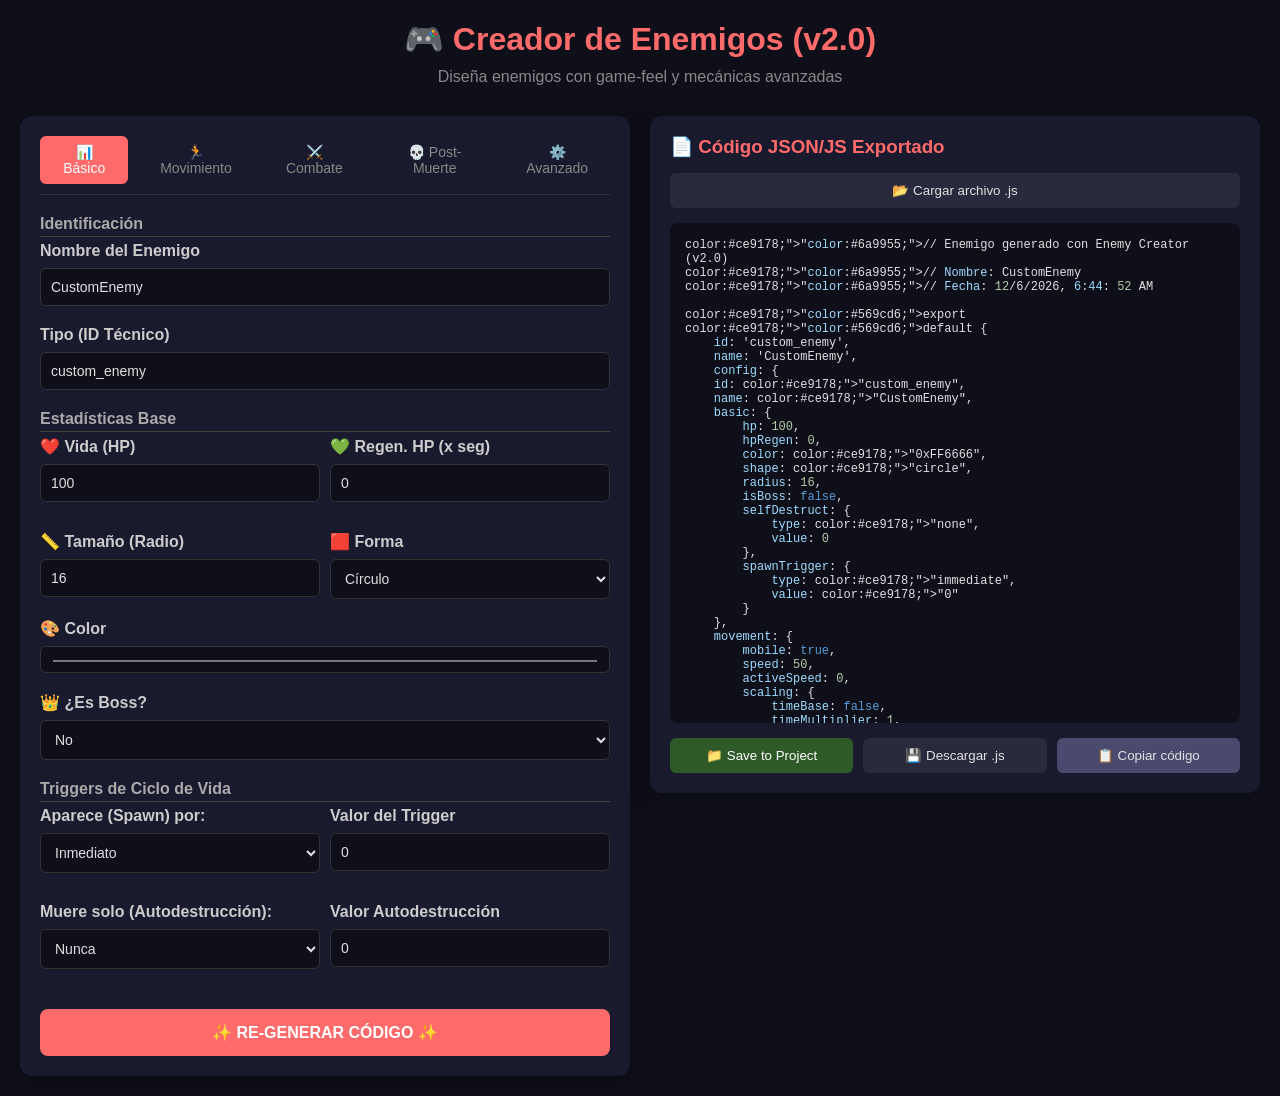
==== commit f82331ad: "major" ====
--- a/js/enemy-creator/index.html
+++ b/js/enemy-creator/index.html
@@ -130,25 +130,47 @@
                         </div>
                     </div>
 
-                    <div class="field">
-                        <label>Estilo de movimiento</label>
-                        <select id="movementStyle">
-                            <option value="seek">Perseguir al jugador</option>
-                            <option value="flee">Huir del jugador</option>
-                            <option value="wander">Wander (pasivo, ignora jugador)</option>
-                            <option value="erratic">Errático</option>
-                            <option value="orbit">Orbitar</option>
-                            <option value="dashOnly">Sólo Embestida</option>
-                        </select>
-                    </div>
-
-                    <div class="field" id="fleeTriggerField">
-                        <label>¿Cuándo huye del jugador?</label>
-                        <select id="fleeTrigger">
-                            <option value="proximity">Por proximidad (radio de detección)</option>
-                            <option value="damage">Solo si recibe daño del jugador</option>
-                        </select>
-                        <small style="color:#888;">«Por daño» ignora al jugador hasta que lo golpeen, luego huye y regresa al path</small>
+                    <div class="grid-2">
+                        <div class="field">
+                            <label>🦿 Locomoción</label>
+                            <select id="locomotion">
+                                <option value="ground">Terrestre</option>
+                                <option value="jump">Salto / Embestida</option>
+                                <option value="fly">Volador</option>
+                            </select>
+                        </div>
+                        <div class="field">
+                            <label>🎯 Intención</label>
+                            <select id="intention">
+                                <option value="chase">Perseguir al jugador</option>
+                                <option value="flee">Huir del jugador</option>
+                                <option value="wander">Wander (pasivo)</option>
+                                <option value="orbit">Orbitar</option>
+                            </select>
+                        </div>
+                    </div>
+
+                    <h4>Reacciones de Huida</h4>
+                    <div class="grid-2">
+                        <div class="field">
+                            <label>💢 Huir al recibir daño</label>
+                            <select id="fleeOnDamaged">
+                                <option value="false">No</option>
+                                <option value="true">Sí</option>
+                            </select>
+                        </div>
+                        <div class="field">
+                            <label>❤️‍🩹 Huir si HP bajo (%)</label>
+                            <input type="number" id="fleeOnLowHp" value="0" min="0" max="100" step="5">
+                            <small style="color:#888;">0 = desactivado</small>
+                        </div>
+                        <div class="field">
+                            <label>⚔️ Perseguir al recibir daño</label>
+                            <select id="chaseOnDamaged">
+                                <option value="false">No</option>
+                                <option value="true">Sí</option>
+                            </select>
+                        </div>
                     </div>
 
                     <div class="field" id="orbitRangeField" style="display:none;">
@@ -158,6 +180,21 @@
                     <div class="field" id="erraticTimeField" style="display:none;">
                         <label>🔄 Cambiar dirección cada (ms)</label>
                         <input type="number" id="erraticTime" value="2000">
+                    </div>
+
+                    <div id="dashOnlyField" style="display:none;">
+                        <div class="field"><label>⚡ Multiplicador de velocidad de dash</label>
+                            <input type="number" id="dashSpeedMult" value="2.5" step="0.1" min="1"></div>
+                        <div class="field"><label>⏱ Wind-up (ms)</label>
+                            <input type="number" id="dashWindup" value="400" step="10" min="0"></div>
+                        <div class="field"><label>💨 Duración del dash (ms)</label>
+                            <input type="number" id="dashDashTime" value="350" step="10" min="50"></div>
+                        <div class="grid-2">
+                            <div class="field"><label>Cooldown min (ms)</label>
+                                <input type="number" id="dashCdMin" value="600" step="10" min="100"></div>
+                            <div class="field"><label>Cooldown max (ms)</label>
+                                <input type="number" id="dashCdMax" value="1500" step="10" min="100"></div>
+                        </div>
                     </div>
 
                     <div class="grid-2">
@@ -282,10 +319,10 @@
                 <div id="tab-advanced" class="tab-pane">
                     <h4>Comportamientos Especiales</h4>
                     <div class="field">
-                        <label>🧱 ¿Actúa como Muro?</label>
-                        <select id="isWall">
+                        <label>🧱 ¿Impenetrable?</label>
+                        <select id="impenetrable">
                             <option value="false">No</option>
-                            <option value="true">Sí (Jugador interactúa como pared)</option>
+                            <option value="true">Sí (Jugador no puede atravesar)</option>
                         </select>
                     </div>
 
